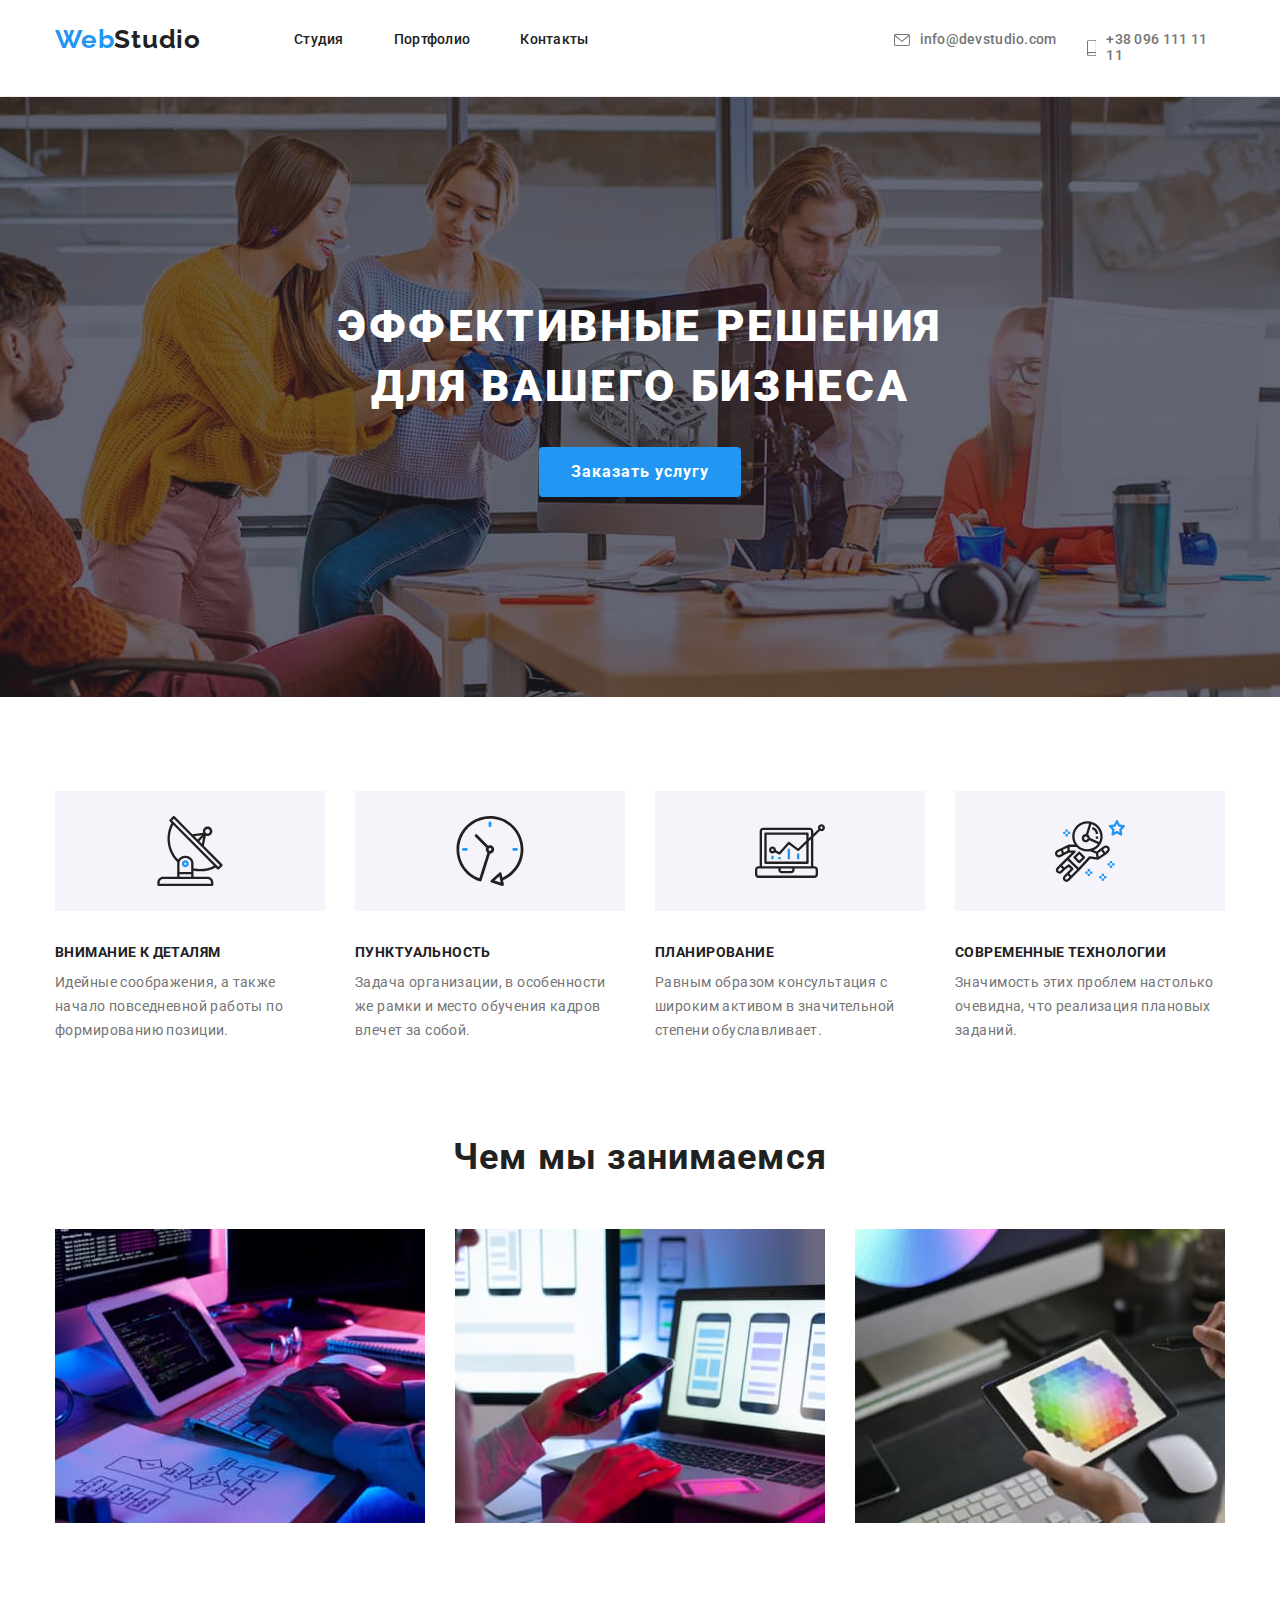
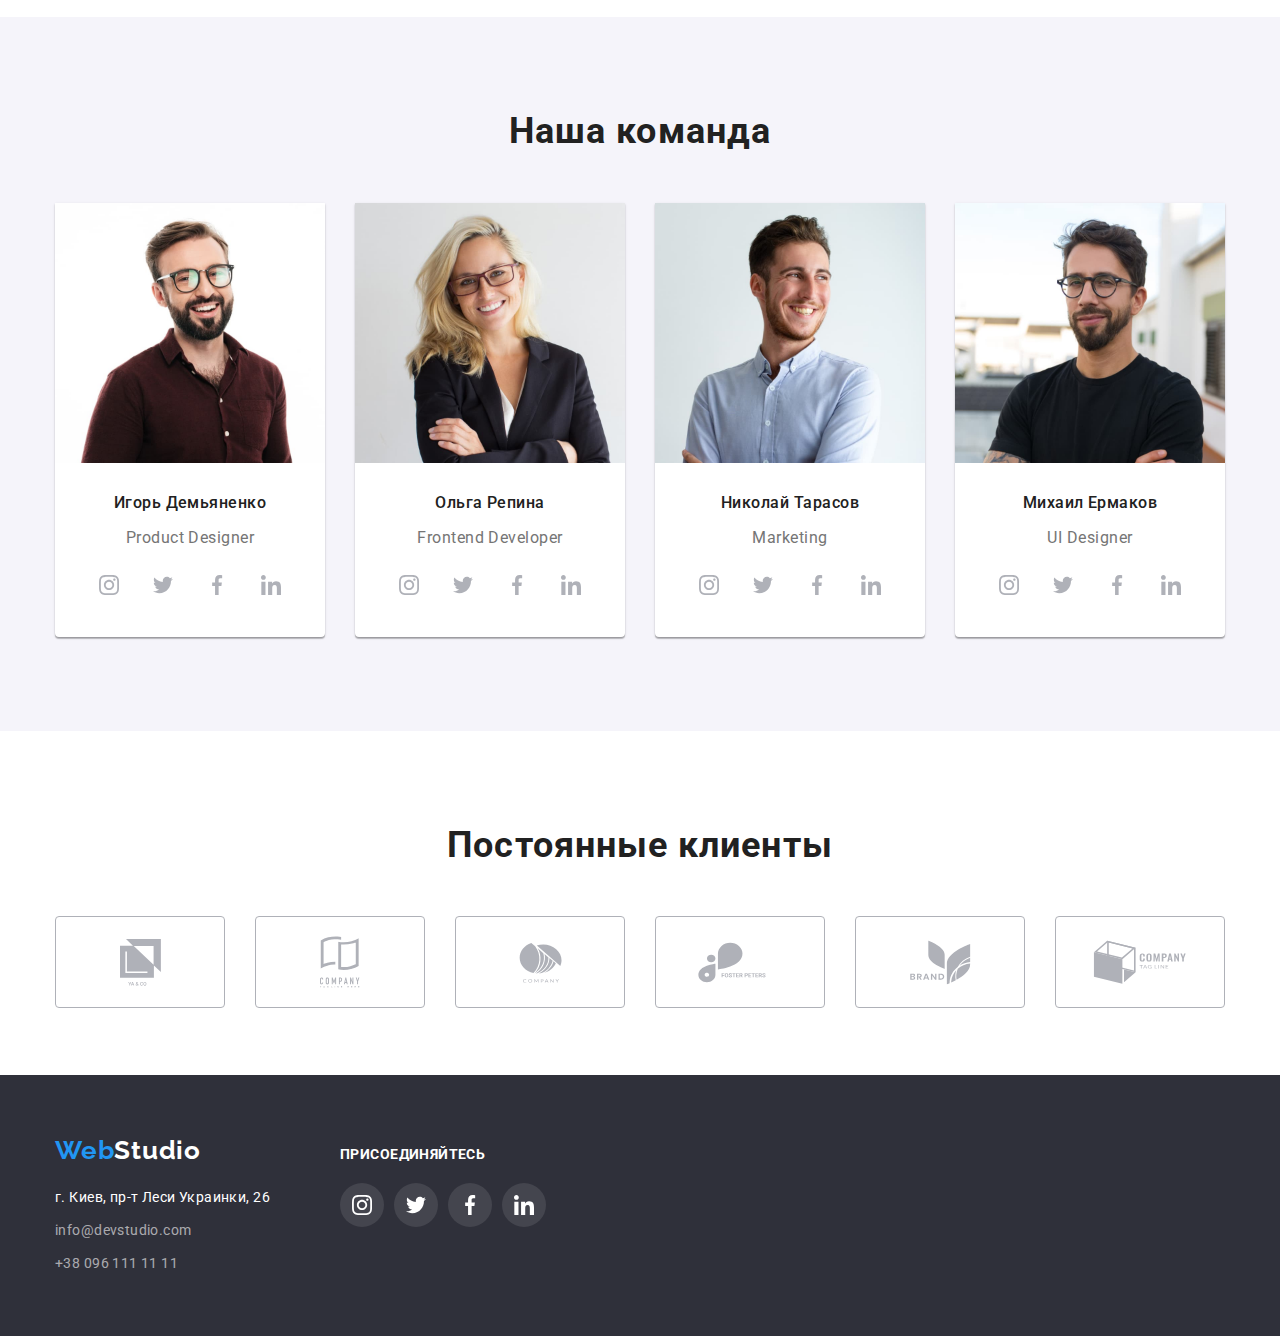
==== index.html @ dd0e6327 "create" ====
<!DOCTYPE html>
<html lang="ru">
  <head>
    <meta charset="UTF-8" />
    <meta http-equiv="X-UA-Compatible" content="IE=edge" />
    <meta name="viewport" content="width=device-width, initial-scale=1.0" />
    <title>WebStudio</title>
    <link href="https://fonts.googleapis.com/css2?family=Raleway:wght@700&family=Roboto:wght@400;500;700;900&display=swap" rel="stylesheet">
    <link href="https://cdnjs.cloudflare.com/ajax/libs/modern-normalize/1.1.0/modern-normalize.min.css" rel="stylesheet">
    <link rel="stylesheet" href="./css/styles.css" />
  </head>
  <body>
    <header class="header">
      <div class="conteiner">
      <nav class="header-nav">
        <a class="logo decor" href="index.html"><span class="logo-header">Web</span>Studio</a>
        <ul class="header-navigation list">
          <li><a class="link decor" href="index.html">Студия</a></li>
          <li><a class="link decor" href="portfolio.html">Портфолио</a></li>
          <li><a class="link decor" href="index.html">Контакты</a></li>
        </ul>
      </nav>
      <ul class="header-contact list">
        <li class="header-mail">
          <a class="link decor" href="mailto:info@devstudio.com">
          <svg class="icon-header" width="16px" height="12px">
            <use href="./images/icons.svg#icon-img1-1"></use>
        </svg>info@devstudio.com</a>
    </li>
    <li class="header-tel">
      <a class="link decor" href="tel:+380961111111">
      <svg class="icon-header-second" width="10px" height="16px">
        <use href="./images/icons.svg#icon-img1-2"></use>
    </svg>+38 096 111 11 11</a>
    </li>
      </ul>
     </div>
        </header>
    <main>
      <!--Секция 1-->
      <section class="section-hero">
        <div class="hero-overlay">
        <h1 class="first-title">Эффективные решения для вашего бизнеса</h1>
        <button class="button-primary" type="button">Заказать услугу</button>
      </div>
      </section>
      <!--Секция 2-->
      <section class="features">
        <div class="conteiner">
        <ul class="features-list list">
          <li class="features-link">
            <svg class="features-icon first" width="70px" height="70px">
              <use href="./images/icons.svg#icon-img2-1"></use></svg>
            <h3 class="third-title">Внимание к деталям</h3>
            <p class="text">Идейные соображения, а также начало повседневной работы по формированию позиции.</p>
          </li>
            <li>
            <svg class="features-icon second" width="70px" height="70px">
              <use href="./images/icons.svg#icon-img2-2"></use></svg>
            <h3 class="third-title">Пунктуальность</h3>
            <p class="text">Задача организации, в особенности же рамки и место обучения кадров влечет за собой.
            </p>
          </li>
          <li>
            <svg class="features-icon third" width="70px" height="70px">
              <use href="./images/icons.svg#icon-img2-3"></use></svg>
            <h3 class="third-title">Планирование</h3>
            <p class="text">Равным образом консультация с широким активом в значительной степени обуславливает.
            </p>
          </li>
          <li>
            <svg class="features-icon forth" width="70px" height="70px">
              <use href="./images/icons.svg#icon-img2-4"></use></svg>
            <h3 class="third-title">Современные технологии</h3>
            <p class="text">Значимость этих проблем настолько очевидна, что реализация плановых заданий.</p>
          </li>
        </ul>
      </div>
      </section>
      <!--Секция 3-->
      <section class="works">
        <div class="conteiner">
        <h2 class="second-title">Чем мы занимаемся</h2>
        <ul class="works-list list">
          <li><img src="./images/img.jpg/img3.1.jpg" width="370" height="294" alt="клавиатура" /></li>
          <li><img src="./images/img.jpg/img3.2.jpg" width="370" height="294" alt="ноутбук" /></li>
          <li><img src="./images/img.jpg/img3.3.jpg" width="370" height="294" alt="планшет" /></li>
        </ul>
      </div>
      </section>
      <!--Секция 4-->
      <section class="team">
        <div class="conteiner">
        <h2 class="second-title">Наша команда</h2>
        <ul class="team-list list">
          <li class="team-card-list">
            <img src="./images/img.jpg/img4.1.jpg" width="270" height="260" alt="наша команда" />
          <div class="team-card"><h3 class="third-title">Игорь Демьяненко</h3>
            <p class="text">Product Designer</p>

          <ul class="team-list-second list">
            <li class="social-list">
              <a class="social-link" href="#">
              <svg class="instagram" width="20px" height="20px"><use href="./images/icons.svg#icon-img4-1"></use>
            </svg></a>
            </li>
            <li class="social-list">
              <a class="social-link" href="#">
              <svg class="twitter" width="20px" height="20px"><use href="./images/icons.svg#icon-img4-2"></use>
            </svg></a>
            </li>
            <li class="social-list">
              <a class="social-link" href="#">
              <svg class="facebook" width="20px" height="20px"><use href="./images/icons.svg#icon-img4-3"></use>
            </svg></a>
            </li>
            <li class="social-list">
              <a class="social-link" href="#">
              <svg class="linkedin" width="20px" height="20px"><use href="./images/icons.svg#icon-img4-4"></use>
            </svg></a>
            </li>        
          </ul>
          </div>
              </li>
          <li class="team-card-list">
            <img src="./images/img.jpg/img4.2.jpg" width="270" height="260" alt="наша команда" />
            <div class="team-card"><h3 class="third-title">Ольга Репина</h3>
            <p class="text">Frontend Developer</p>
            <ul class="team-list-second list">
              <li class="social-list">
                <a class="social-link" href="#">
                <svg class="instagram" width="20px" height="20px"><use href="./images/icons.svg#icon-img4-1"></use>
              </svg></a>
              </li>
              <li class="social-list">
                <a class="social-link" href="#">
                <svg class="twitter" width="20px" height="20px"><use href="./images/icons.svg#icon-img4-2"></use>
              </svg></a>
              </li>
              <li class="social-list">
                <a class="social-link" href="#">
                <svg class="facebook" width="20px" height="20px"><use href="./images/icons.svg#icon-img4-3"></use>
              </svg></a>
              </li>
              <li class="social-list">
                <a class="social-link" href="#">
                <svg class="linkedin" width="20px" height="20px"><use href="./images/icons.svg#icon-img4-4"></use>
              </svg></a>
              </li>        
            </ul>
          </div>
          </li>
          <li class="team-card-list">
            <img src="./images/img.jpg/img4.3.jpg" width="270" height="260" alt="наша команда" />
            <div class="team-card"><h3 class="third-title">Николай Тарасов</h3>
            <p class="text">Marketing</p>
            <ul class="team-list-second list">
              <li class="social-list">
                <a class="social-link" href="#">
                <svg class="instagram" width="20px" height="20px"><use href="./images/icons.svg#icon-img4-1"></use>
              </svg></a>
              </li>
              <li class="social-list">
                <a class="social-link" href="#">
                <svg class="twitter" width="20px" height="20px"><use href="./images/icons.svg#icon-img4-2"></use>
              </svg></a>
              </li>
              <li class="social-list">
                <a class="social-link" href="#">
                <svg class="facebook" width="20px" height="20px"><use href="./images/icons.svg#icon-img4-3"></use>
              </svg></a>
              </li>
              <li class="social-list">
                <a class="social-link" href="#">
                <svg class="linkedin" width="20px" height="20px"><use href="./images/icons.svg#icon-img4-4"></use>
              </svg></a>
              </li>        
            </ul>
          </div>
          </li>
          <li class="team-card-list">
            <img src="./images/img.jpg/img4.4.jpg" width="270" height="260" alt="наша команда" />
            <div class="team-card"><h3 class="third-title">Михаил Ермаков</h3>
            <p class="text">UI Designer</p>
            <ul class="team-list-second list">
              <li class="social-list">
                <a class="social-link" href="#">
                <svg class="instagram" width="20px" height="20px"><use href="./images/icons.svg#icon-img4-1"></use>
              </svg></a>
              </li>
              <li class="social-list">
                <a class="social-link" href="#">
                <svg class="twitter" width="20px" height="20px"><use href="./images/icons.svg#icon-img4-2"></use>
              </svg></a>
              </li>
              <li class="social-list">
                <a class="social-link" href="#">
                <svg class="facebook" width="20px" height="20px"><use href="./images/icons.svg#icon-img4-3"></use>
              </svg></a>
              </li>
              <li class="social-list">
                <a class="social-link" href="#">
                <svg class="linkedin" width="20px" height="20px"><use href="./images/icons.svg#icon-img4-4"></use>
              </svg></a>
              </li>        
            </ul>
          </div>
          </li>
          </ul>
      </div>
      </section>
      <section class="clients">
        <div class="conteiner">
          <h2 class="second-title">Постоянные клиенты</h2>
        <ul class="clients-list list">
          <li class="clients-link"><a class="clients-link-link" href="#">
            <svg width="41px" height="47px"><use href="./images/icons.svg#icon-img5-1"></use>
          </svg></a>
        </li>
        <li class="clients-link"><a class="clients-link-link" href="#">
          <svg width="40px" height="52px"><use href="./images/icons.svg#icon-img5-2"></use>
        </svg></a>
      </li>
      <li class="clients-link"><a class="clients-link-link" href="#">
        <svg width="43px" height="41px"><use href="./images/icons.svg#icon-img5-3"></use>
      </svg></a>
     </li>
      <li class="clients-link"><a class="clients-link-link" href="#">
        <svg width="84px" height="41px"><use href="./images/icons.svg#icon-img5-4"></use>
      </svg></a>
     </li>
     <li class="clients-link"><a class="clients-link-link" href="#">
            <svg width="63px" height="45px"><use href="./images/icons.svg#icon-img5-5"></use>
          </svg></a>
        </li>
        <li class="clients-link"><a class="clients-link-link" href="#">
          <svg width="94px" height="44px"><use href="./images/icons.svg#icon-img5-6"></use>
        </svg></a>
      </li>        
        </ul>
      </div>

      </section>
    </main>
    <footer class="footer">
      <div class="conteiner">
        <div class="address-footer">
      <a class="logo decor" href="index.html"><span class="logo-footer">Web</span>Studio</a>
          <address class="address">
          <ul class="footer-list list">
            <li><a class="footer-address decor" href="https://goo.gl/maps/BAiZA4kNi6hHFdR76" target="_blank" rel="noopener noreferer">г. Киев, пр-т Леси Украинки, 26</a></li>
            <li><a class="footer-link decor" href="mailto:info@devstudio.com">info@devstudio.com</a></li>
            <li><a class="footer-link decor" href="tel:+380961111111">+38 096 111 11 11</a></li>
          </ul>
        </address>
      </div>
          <div class="social-footer">
          <h3 class="third-title">присоединяйтесь</h3>
          <ul class="team-list-second list">
            <li class="social-list">
              <a class="social-link" href="#">
              <svg class="instagram" width="20px" height="20px"><use href="./images/icons.svg#icon-img4-1"></use>
            </svg></a>
            </li>
            <li class="social-list">
              <a class="social-link" href="#">
              <svg class="twitter" width="20px" height="20px"><use href="./images/icons.svg#icon-img4-2"></use>
            </svg></a>
            </li>
            <li class="social-list">
              <a class="social-link" href="#">
              <svg class="facebook" width="20px" height="20px"><use href="./images/icons.svg#icon-img4-3"></use>
            </svg></a>
            </li>
            <li class="social-list">
              <a class="social-link" href="#">
              <svg class="linkedin" width="20px" height="20px"><use href="./images/icons.svg#icon-img4-4"></use>
            </svg></a>
            </li>        
          </ul>
        </div>
        
      </div>
    </footer>
  </body>
</html>
---- css/styles.css ----
:root {
  --blue-color: #2196f3;
  --black-color: #212121;
  --white-color: #ffffff;
  --text-color: #757575;
  --header-color: rgba(255, 255, 255, 0.6);
  --bg-color-first: #2f303a;
  --bg-color-second: #f5f4fa;
}

body {
  color: var(--black-color);
  background-color: var(--white-color);
  font-family: Roboto, sans-serif;
  font-style: normal;
  margin: 0;
}

.list {
    list-style: none;
    margin: 0;
    padding: 0;
}

.decor {
    text-decoration: none;
}

.text {color: var(--text-color);}

.conteiner {
    margin-left:auto;
    margin-right:auto;
    padding-left:15px;
    padding-right:15px;
    width:1200px;
    margin-top:0px;}


/**COMMON header and footer*/

.logo {
    font-family: Raleway, sans-serif;
    font-style: normal;
    font-weight: 700;
    font-size: 26px;
    line-height: 1.19;
    letter-spacing: 0.03em;
}

.logo-header,
.logo-footer {
  color: var(--blue-color);
}

.header .link:hover,
.header .link:focus,
.footer-link:hover,
.footer-link:focus {
  color: var(--blue-color);
}




/**HEADER*/

.header {
    border-bottom: 1px solid #ECECEC;
}

.header-navigation,
.header-nav,
.header-contact,
.header .conteiner {
display: flex;
}
 
.header .logo {
    margin-right: 93px;
    padding-top: 24px;
    padding-bottom: 25px;
    color: var(--black-color);
}

.header-navigation li:not(:last-child)
{
    margin-right: 50px;}




.header-navigation {
    margin-right: 305px;
    padding-top: 32px;
    padding-bottom: 32px;
}
.header-navigation .link {
    
    color: var(--black-color);
    font-weight: 500;
    font-size: 14px;
    line-height: 1.14;
    letter-spacing: 0.02em;
}

.header-contact {
    padding-top: 32px;
    padding-bottom: 32px;
}

.header-contact .link {
    color: var(--text-color);
    font-weight: 500;
    font-size: 14px;
    line-height: 1.14;
    letter-spacing: 0.02em;
}

.link.decor {
    display:flex;
}

.icon-header {
    width: 16px;
    height: 12px;
    padding-right: 0px;
    margin-right: 10px;
}

.header-contact {
    display:flex;
}

.header-mail .link,
.header-tel .link{
    align-items: center;
    justify-content: center;
    fill: var(--text-color);
}

.header-mail .link {
    margin-right: 30px;
}

.icon-header-second {
    width: 10px;
    height: 16px;
    margin-right: 10px;
} 

.header-mail .link:hover, 
.header-tel .link:hover,
.header-mail .link:focus,
.header-tel .link:focus {
  color: var(--blue-color);
  fill: var(--blue-color);
}


/**Section 1*/



.hero-overlay {
    padding-bottom:200px;
    padding-top:200px;
    text-align: center;
    max-width: 1600px;
    height: 600px;
    margin-left: auto;
    margin-right: auto;
    background-image: linear-gradient(
        to right, 
        rgba(47, 48, 58, 0.4),
        rgba(47, 48, 58, 0.4)), 
        url("../images/img.jpg/img1.1.jpg");
    background-color: var(--bg-color-first);
    background-repeat: no-repeat;
    background-position: center;
    background-size: cover;
}



.first-title {
    margin-top: 0px;
    margin-bottom: 30px;
    margin-left:auto;
    margin-right:auto;
    width:696px;

    color: #ffffff;
    text-transform: uppercase;
    font-weight: 900;
    font-size: 44px;
    line-height: 1.36;
    letter-spacing: 0.06em;
    text-align: center;
}
    
.button-primary {
    border-radius: 4px;
    padding: 10px 32px;
    border:1px transparent;
    min-width:200px;
    text-align:center;

    font-family: Roboto, sans-serif;
    font-style: normal;
    cursor: pointer;
    color: var(--white-color);
    background-color: var(--blue-color);
    font-weight: 700;
    font-size: 16px;
    line-height: 1.88;
    letter-spacing: 0.06em;
}

.button-primary:hover,
.button-primary:focus {
  color: var(--black-color);
  background-color: var(--bg-color-second);
}
    
/**Section 2*/
.features {
    padding-top: 94px;
    padding-bottom: 94px;
}

.features-list {
    display: flex;
}

.features-list li {
    width: 270px;
}


.features-list li:not(:last-child) {
    margin-right: 30px;
    }

.features-list .third-title {
    padding-top: 30px;
    margin-top: 0px;
    margin-bottom: 10px;
    font-weight: 700;
    font-size: 14px;
    line-height: 1.14;
    letter-spacing: 0.03em;
    text-transform: uppercase;
}

.features-list .text {
    margin-top: 0px;
    margin-bottom: 0px;
    font-weight: 400;
    font-size: 14px;
    line-height: 1.71;
    letter-spacing: 0.03em;
}

.features-icon {
    
    width: 270px;
    height: 120px;
    background-color:
     var(--bg-color-second);
     padding: 25px 100px;
    
}


/**Section 3*/

.second-title {
    margin-top: 0px;
    margin-bottom: 50px;
    margin-left:auto;
    margin-right:auto;
    min-width:376px;

    font-weight: 700;
    font-size: 36px;
    line-height: 1.16;
    letter-spacing: 0.03em;
    text-align: center;
}

.works-list {
    display: flex;
    }

.works {
    padding-bottom: 94px;
}

.works-list li:not(:last-child) {
    margin-right:30px;
    }

img {
    display: block;
    width: 100%;
    height: auto;
}

/**Section 4*/

.team {
    background-color: var(--bg-color-second);
    padding-bottom: 94px;
    padding-top: 94px;
}

.team .second-title {
    margin-bottom: 50px;
    min-width: 264px;
}

.team-list {
    display:flex; 
}

.team-card-list {
    background-color: var(--white-color);
    box-shadow: 0px 1px 3px rgba(0, 0, 0, 0.12), 0px 1px 1px rgba(0, 0, 0, 0.14), 0px 2px 1px rgba(0, 0, 0, 0.2);
    border-radius: 0px 0px 4px 4px;
    text-align: center;
}
.team-list li:not(:last-child) {
    margin-right:30px; 
}

.team-card {
    padding-top: 30px;
    padding-bottom: 30px;
}

.team-list .third-title {
    margin-top: 0px;
    font-weight: 500;
    font-size: 16px;
    line-height: 1.19;
    letter-spacing: 0.03em;
}

.team-list .text {
    margin-bottom: 16px;
    margin-top: 0px;
    font-weight: 400;
    font-size: 16px;
    line-height: 1.19;
    letter-spacing: 0.03em;
}



.team-list-second {
    display: flex;
    padding-left: 32px;
    padding-right: 32px;
    }

.team-list .social-list:not(:last-child) {
        margin-right:10px;
    }

.instagram,
.twitter,
.facebook,
.linkedin  {
    display: flex;
    width: 20px;
    height: 20px;
   }

   .social-link {
    display: flex;
    width: 44px;
    height: 44px;
    border-radius: 50%;
    align-items: center;
    justify-content: center;
    fill: #AFB1B8;
   }

   .social-list .social-link:hover, 
   .social-list .social-link:focus {
     background-color: var(--blue-color);
     fill: var(--white-color);
   }


/**Clients 6 **/

.clients {
    padding-top: 94px;
    padding-bottom: 67px;
}

.clients-list {
    display: inline-flex;
   
}

.clients-link {
    display: flex;
    
}

.clients-link-link {
    fill: #AFB1B8;
    width: 170px;
    height: 92px;
    border: 1px solid #AFB1B8;
    border-radius: 4px;  
    display: flex;
    align-items: center;
    justify-content: center; 
}

.clients-link:not(:last-child) {
    margin-right:30px;
}

.clients-link-link:hover, 
.clients-link-link:focus {
  color: var(--blue-color);
  fill: var(--blue-color);
  border: 1px solid var(--blue-color);
}


/**Section 5 - PORTFOLIO*/

.portfolio-section {
    padding-top:94px;
    padding-bottom:94px;
}

.navigation-portfolio {
    display: flex;
    justify-content: center;
    margin-bottom:50px;
    margin-top:0px;}
   
.navigation-portfolio li:not(:last-child) {
        margin-right: 8px; 
    }

.button-second {
    border-radius: 4px;
    padding: 6px 22px;
    border:1px transparent;
    text-align:center;

    color: var(--black-color);
    background-color: var(--bg-color-second);
    font-family: Roboto, sans-serif;
    font-style: normal;
    font-weight: 500;
    font-size: 16px;
    line-height: 1.63;
    letter-spacing: 0.03em;
  }
  
  .button-second:hover,
  .button-second:focus {
    color: var(--white-color);
    background-color: var(--blue-color);
    box-shadow: 0px 3px 1px rgba(0, 0, 0, 0.1), 0px 1px 2px rgba(0, 0, 0, 0.08), 0px 2px 2px rgba(0, 0, 0, 0.12);
  }


  .button-second:focus,
  .button-second:active {
    color: var(--white-color);
    background-color: var(--blue-color);

  }

   .works-portfolio {
    display: flex;
    flex-wrap: wrap;
   }

   .works-portfolio li{
    width: calc((100% - 60px) / 3);
    margin-right: 30px;
    margin-bottom: 30px;
    }

    .works-portfolio li:hover,
    .works-portfolio li:focus {
    box-shadow: 0px 1px 1px rgba(0, 0, 0, 0.12), 0px 4px 4px rgba(0, 0, 0, 0.06), 1px 4px 6px rgba(0, 0, 0, 0.16);
    }


   .works-portfolio li:nth-child(3n){
        margin-right: 0px;
    }

    .works-portfolio li:nth-last-child(-n + 3){
        margin-bottom: 0px;
    }

   .portfolio-card {
    border: 1px solid #EEEEEE;
    padding: 20px 24px;
  }


  .works-portfolio .third-title {
    margin-top: 0px;
    margin-bottom: 4px;

    font-weight: 700;
    font-size: 18px;
    line-height: 2;
    letter-spacing: 0.06em;
  }
  .works-portfolio .text {
    margin-top: 0px;
    margin-bottom:0px;
    font-weight: 400;
    font-size: 16px;
    line-height: 30px;
    letter-spacing: 0.03em;
  }

/**FOOTER*/

.footer {
    background-color: var(--bg-color-first);
    padding-top: 60px;
    padding-bottom: 60px;
    
    
}

.footer .logo,
.footer-address {
    color: var(--white-color);
    display:inline-block;
}
.footer .logo {
    margin-bottom: 0px;
}

.footer-address {
   margin-top:20px;
   font-weight: 400;
   font-size: 14px;
   line-height: 1.71;
   letter-spacing: 0.03em;
   font-style: normal;
}

.footer-link {
    display:inline-block;
    margin-top:9px;
    color: rgba(255, 255, 255, 0.6);
    font-weight: 400;
    font-size: 14px;
    line-height: 1.71;
    letter-spacing: 0.03em;
    font-style: normal;
}

.footer .conteiner{
    display:flex;
    align-items: baseline;
}

.social-footer .third-title{
    font-size: 14px;
    line-height: 1.14;
    letter-spacing: 0.03em;
    text-transform: uppercase;
    color: var(--white-color);
    margin-bottom:0px;
    margin-top: 0px;
    

}

.social-footer {
    min-width: 206px;
    margin-left: 70px;
    
    
}

.social-footer .team-list-second {
    margin-top: 20px;
    padding-left: 0px;
}


.social-footer .social-link  {
background-color: rgba(255, 255, 255, 0.1);;
}

.team-list-second .social-list:not(:last-child) {
    margin-right:10px;
}

.social-footer .social-link {
    fill: var(--white-color);
}
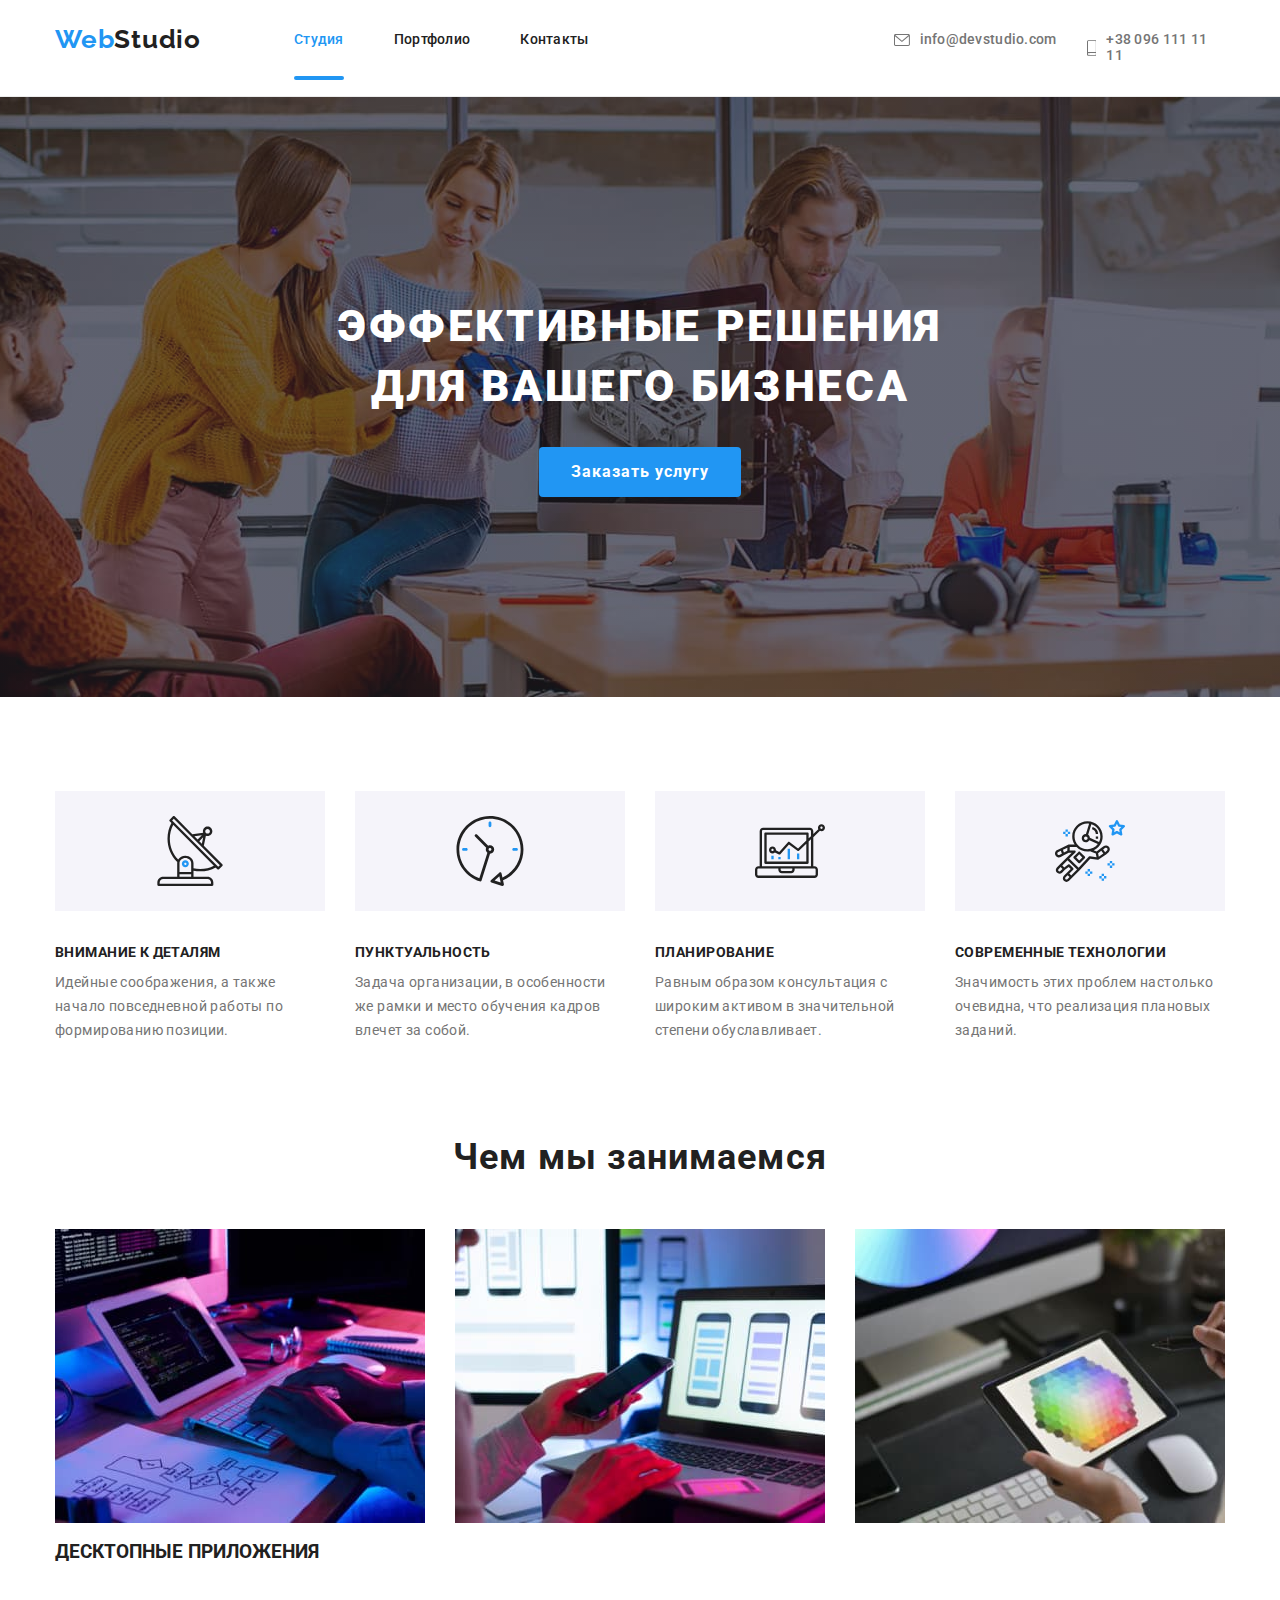
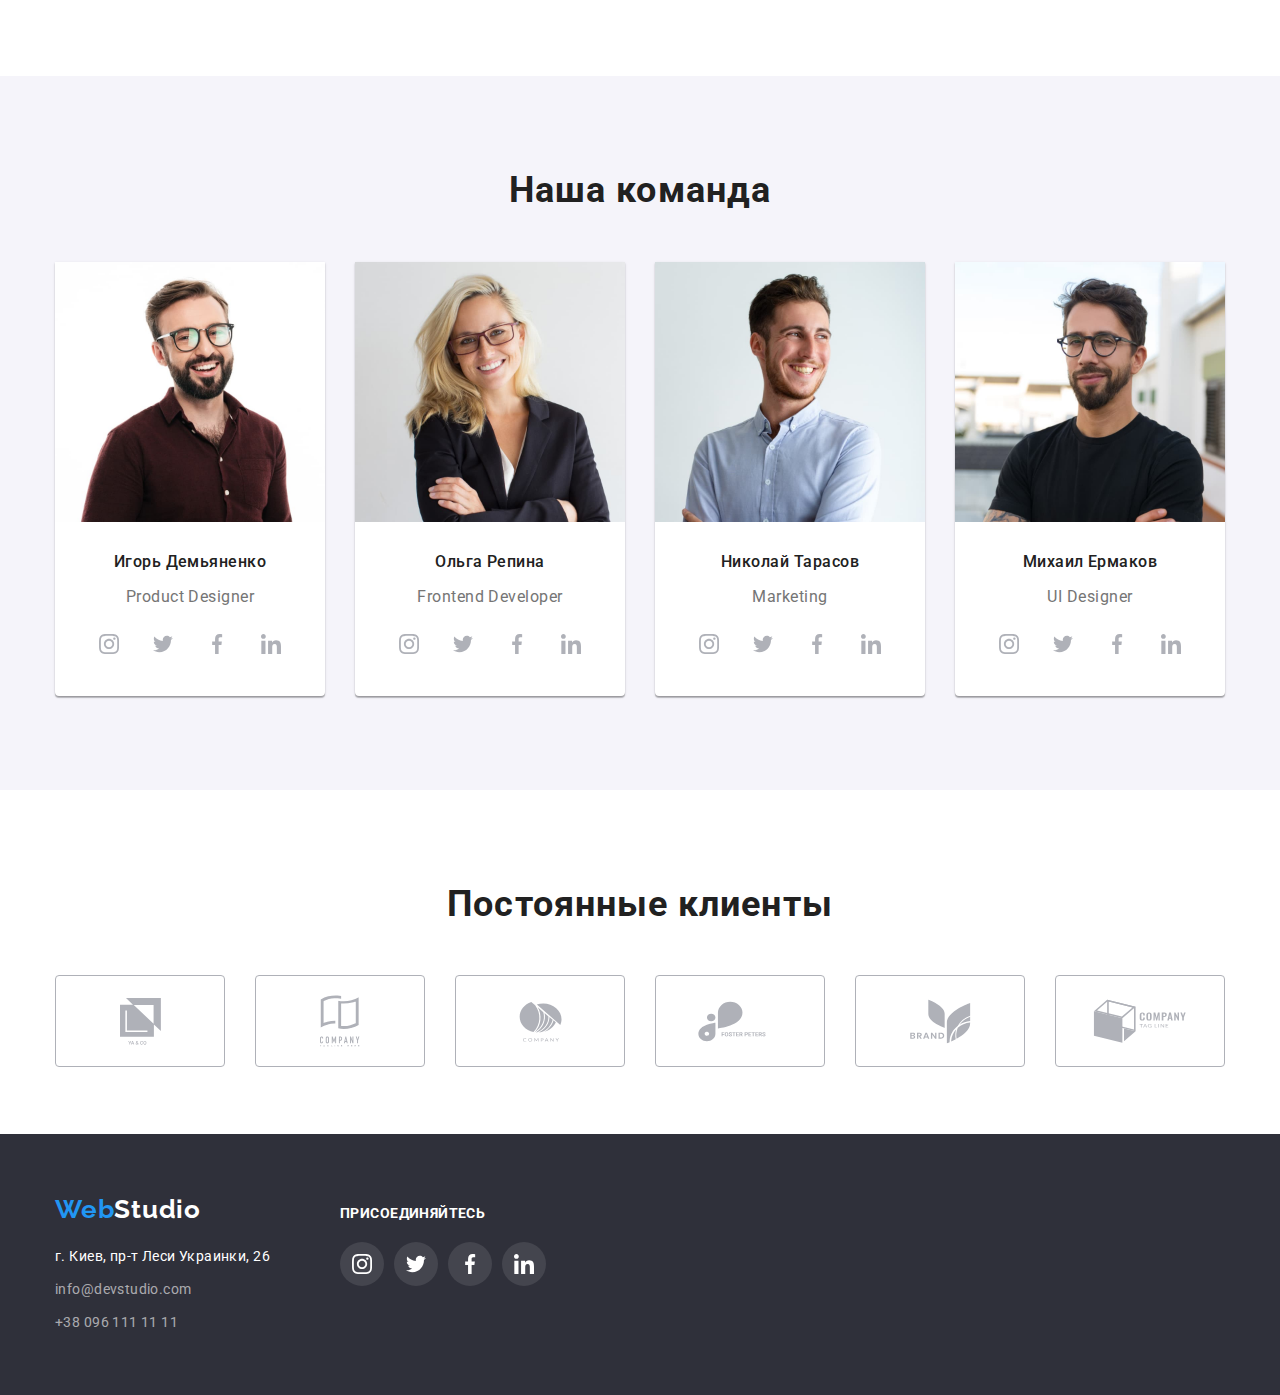
==== commit 56f7a578: "header" ====
--- a/index.html
+++ b/index.html
@@ -15,9 +15,9 @@
       <nav class="header-nav">
         <a class="logo decor" href="index.html"><span class="logo-header">Web</span>Studio</a>
         <ul class="header-navigation list">
-          <li><a class="link decor" href="index.html">Студия</a></li>
-          <li><a class="link decor" href="portfolio.html">Портфолио</a></li>
-          <li><a class="link decor" href="index.html">Контакты</a></li>
+          <li class="header-link"><a class="link decor current" href="index.html" >Студия</a></li>
+          <li class="header-link"><a class="link decor" href="portfolio.html" >Портфолио</a></li>
+          <li class="header-link"><a class="link decor" href="#" >Контакты</a></li>
         </ul>
       </nav>
       <ul class="header-contact list">
@@ -82,7 +82,8 @@
         <div class="conteiner">
         <h2 class="second-title">Чем мы занимаемся</h2>
         <ul class="works-list list">
-          <li><img src="./images/img.jpg/img3.1.jpg" width="370" height="294" alt="клавиатура" /></li>
+          <li class="works-card"><img src="./images/img.jpg/img3.1.jpg" width="370" height="294" alt="клавиатура"/>
+          <h3 class="third-title">Десктопные приложения</h3></li>
           <li><img src="./images/img.jpg/img3.2.jpg" width="370" height="294" alt="ноутбук" /></li>
           <li><img src="./images/img.jpg/img3.3.jpg" width="370" height="294" alt="планшет" /></li>
         </ul>
--- a/css/styles.css
+++ b/css/styles.css
@@ -53,10 +53,12 @@
   color: var(--blue-color);
 }
 
-.header .link:hover,
-.header .link:focus,
+
+
+
 .footer-link:hover,
-.footer-link:focus {
+.footer-link:focus
+{
   color: var(--blue-color);
 }
 
@@ -87,13 +89,9 @@
 {
     margin-right: 50px;}
 
-
-
-
 .header-navigation {
     margin-right: 305px;
-    padding-top: 32px;
-    padding-bottom: 32px;
+   
 }
 .header-navigation .link {
     
@@ -102,6 +100,14 @@
     font-size: 14px;
     line-height: 1.14;
     letter-spacing: 0.02em;
+}
+
+
+.header .link:hover,
+.header .link:focus
+
+{
+    color: var(--blue-color);
 }
 
 .header-contact {
@@ -157,10 +163,41 @@
   fill: var(--blue-color);
 }
 
+.header-link .link {
+    padding-top: 32px;
+    padding-bottom: 32px;
+    display: block;
+    position: relative;} 
+
+.header-link .link::after,
+.header .current::after {
+    content: "";
+    display: block;
+    width: 100%;
+    height: 4px;
+    border-radius: 2px;
+    background-color: var(--blue-color);
+    position: absolute;
+    left: 0;
+    bottom: 0;
+    transition: 250ms cubic-bezier(0.4, 0, 0.2, 1);}
+
+    .header-link .link::after {
+    transform: scaleX(0); }
+
+    .header-link .link:hover::after,
+    .header-link .link:focus::after
+     {      
+        transform:scaleX(1) ;}
+
+    .header .current {
+        color: var(--blue-color);
+    }
+    .header .current::after{
+        transform: scaleX(1); }
+
 
 /**Section 1*/
-
-
 
 .hero-overlay {
     padding-bottom:200px;
@@ -307,6 +344,11 @@
     height: auto;
 }
 
+.works-card .third-title {
+    text-transform: uppercase;
+}
+
+
 /**Section 4*/
 
 .team {
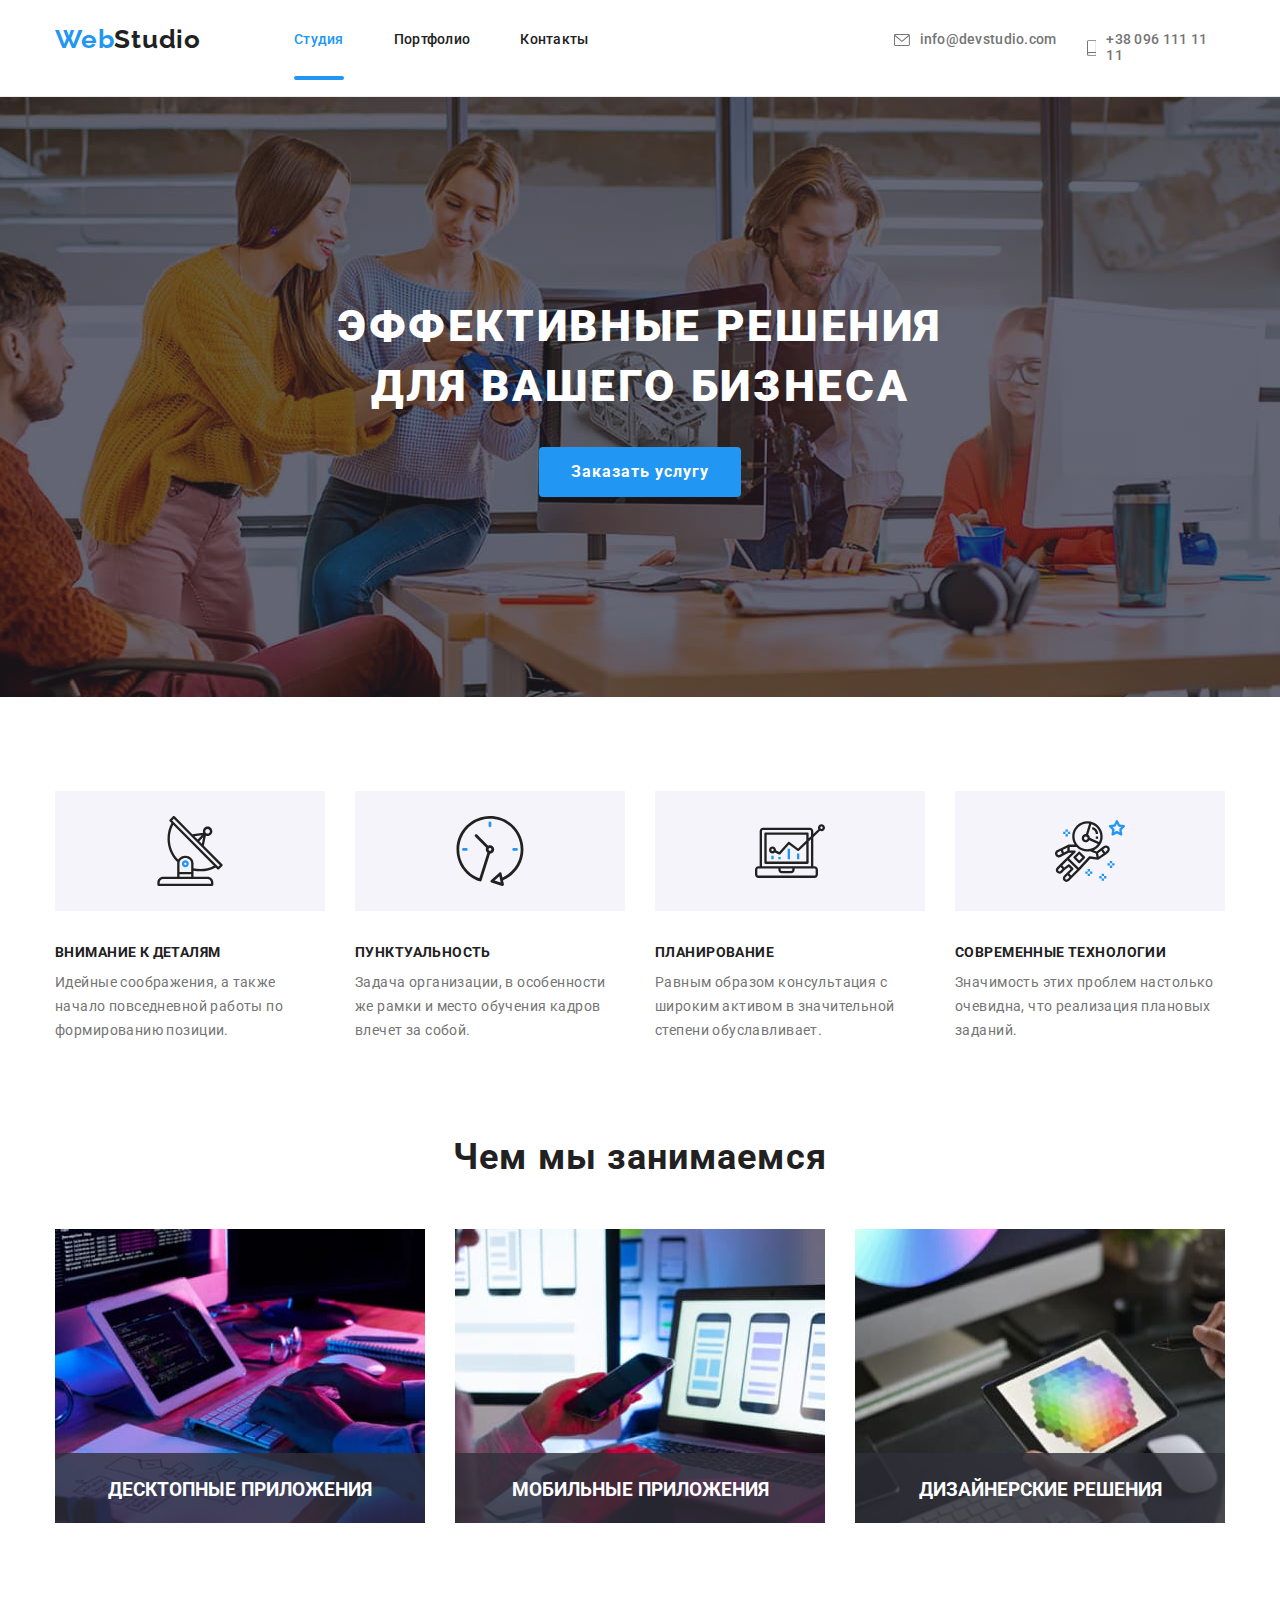
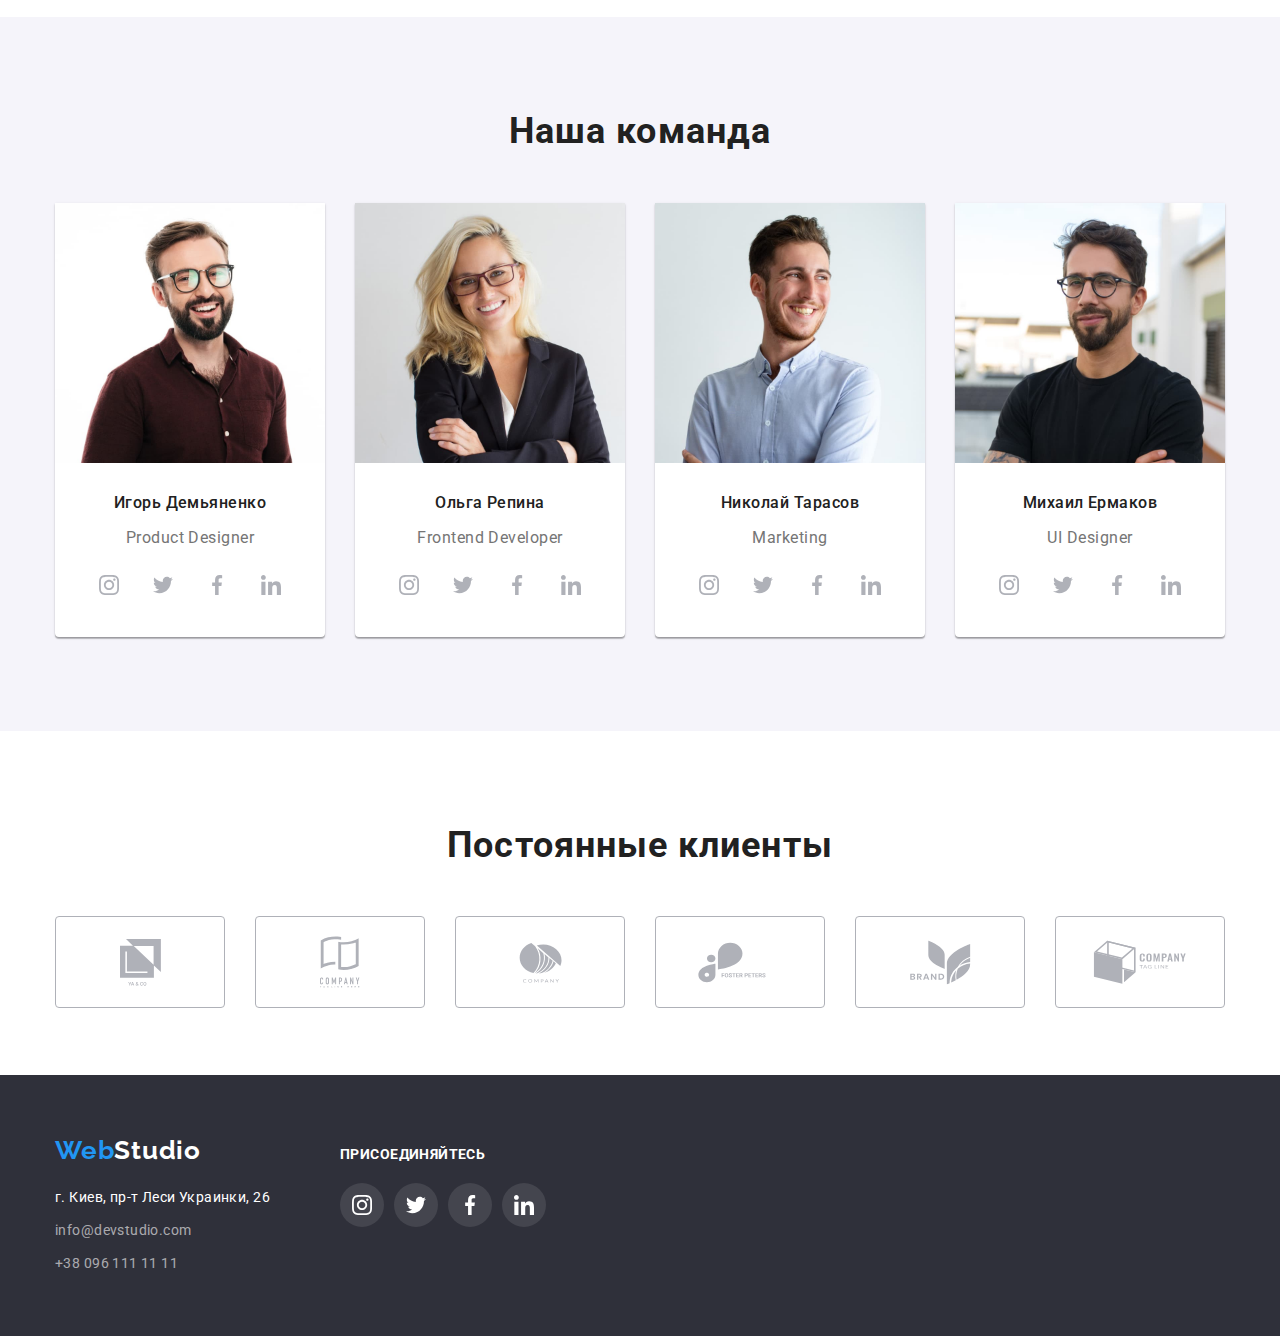
==== commit 33b1e357: "2.1" ====
--- a/index.html
+++ b/index.html
@@ -83,9 +83,11 @@
         <h2 class="second-title">Чем мы занимаемся</h2>
         <ul class="works-list list">
           <li class="works-card"><img src="./images/img.jpg/img3.1.jpg" width="370" height="294" alt="клавиатура"/>
-          <h3 class="third-title">Десктопные приложения</h3></li>
-          <li><img src="./images/img.jpg/img3.2.jpg" width="370" height="294" alt="ноутбук" /></li>
-          <li><img src="./images/img.jpg/img3.3.jpg" width="370" height="294" alt="планшет" /></li>
+            <div class="card-work"><h3 class="third-title">Десктопные приложения</h3></div></li>
+          <li class="works-card"><img src="./images/img.jpg/img3.2.jpg" width="370" height="294" alt="ноутбук" />
+            <div class="card-work"><h3 class="third-title">Мобильные приложения</h3></div></li>
+          <li class="works-card"><img src="./images/img.jpg/img3.3.jpg" width="370" height="294" alt="планшет" />
+            <div class="card-work"><h3 class="third-title">Дизайнерские решения</h3></div></li>
         </ul>
       </div>
       </section>
--- a/css/styles.css
+++ b/css/styles.css
@@ -344,8 +344,28 @@
     height: auto;
 }
 
-.works-card .third-title {
+.card-work {
+    width: 370px;
+    height: 70px;
+    padding: 27px 0px;
+    background-color: rgba(47, 48, 58, 0.8);
+    position: absolute; 
+    bottom:0;
+    
+}
+
+.works-card {
+    position: relative;
+} 
+
+.card-work .third-title {
     text-transform: uppercase;
+    color: var(--white-color);
+    text-align: center;
+    margin-top: 0px;
+    margin-bottom:0px;
+    
+    
 }
 
 
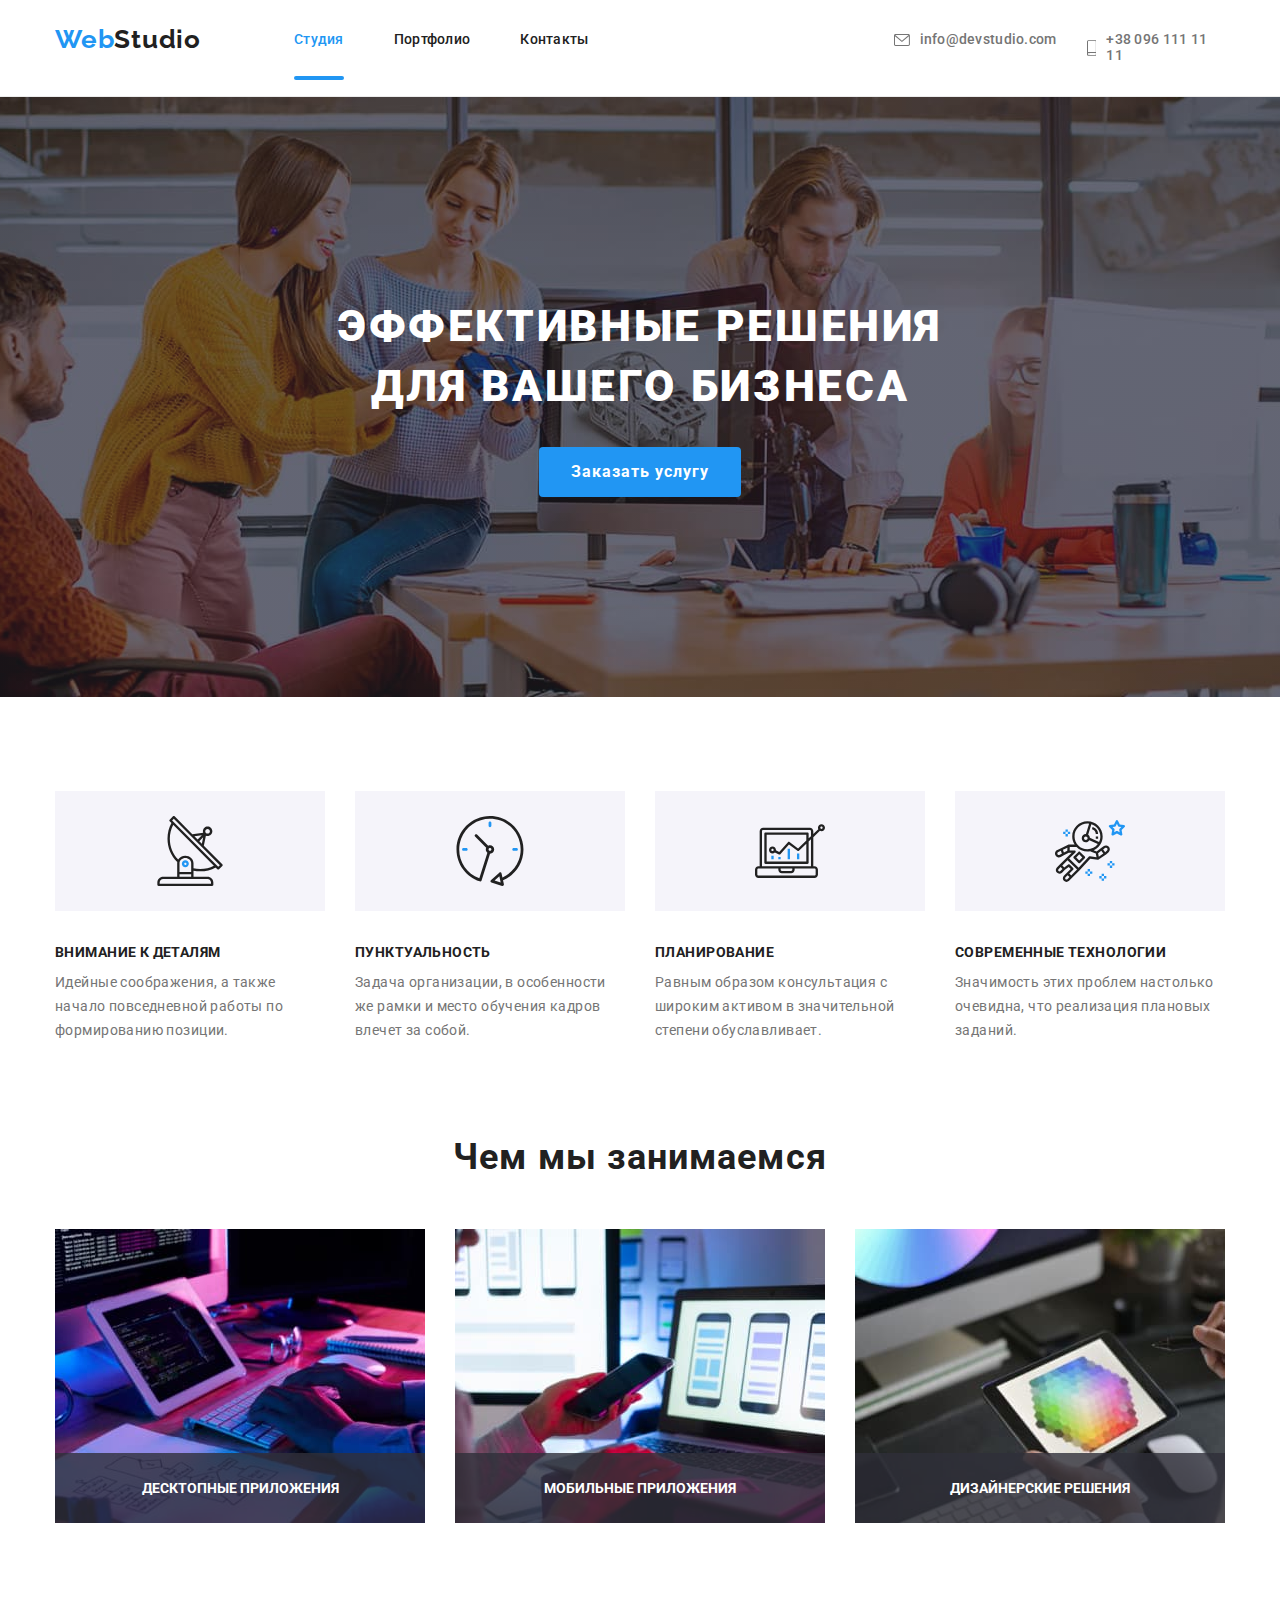
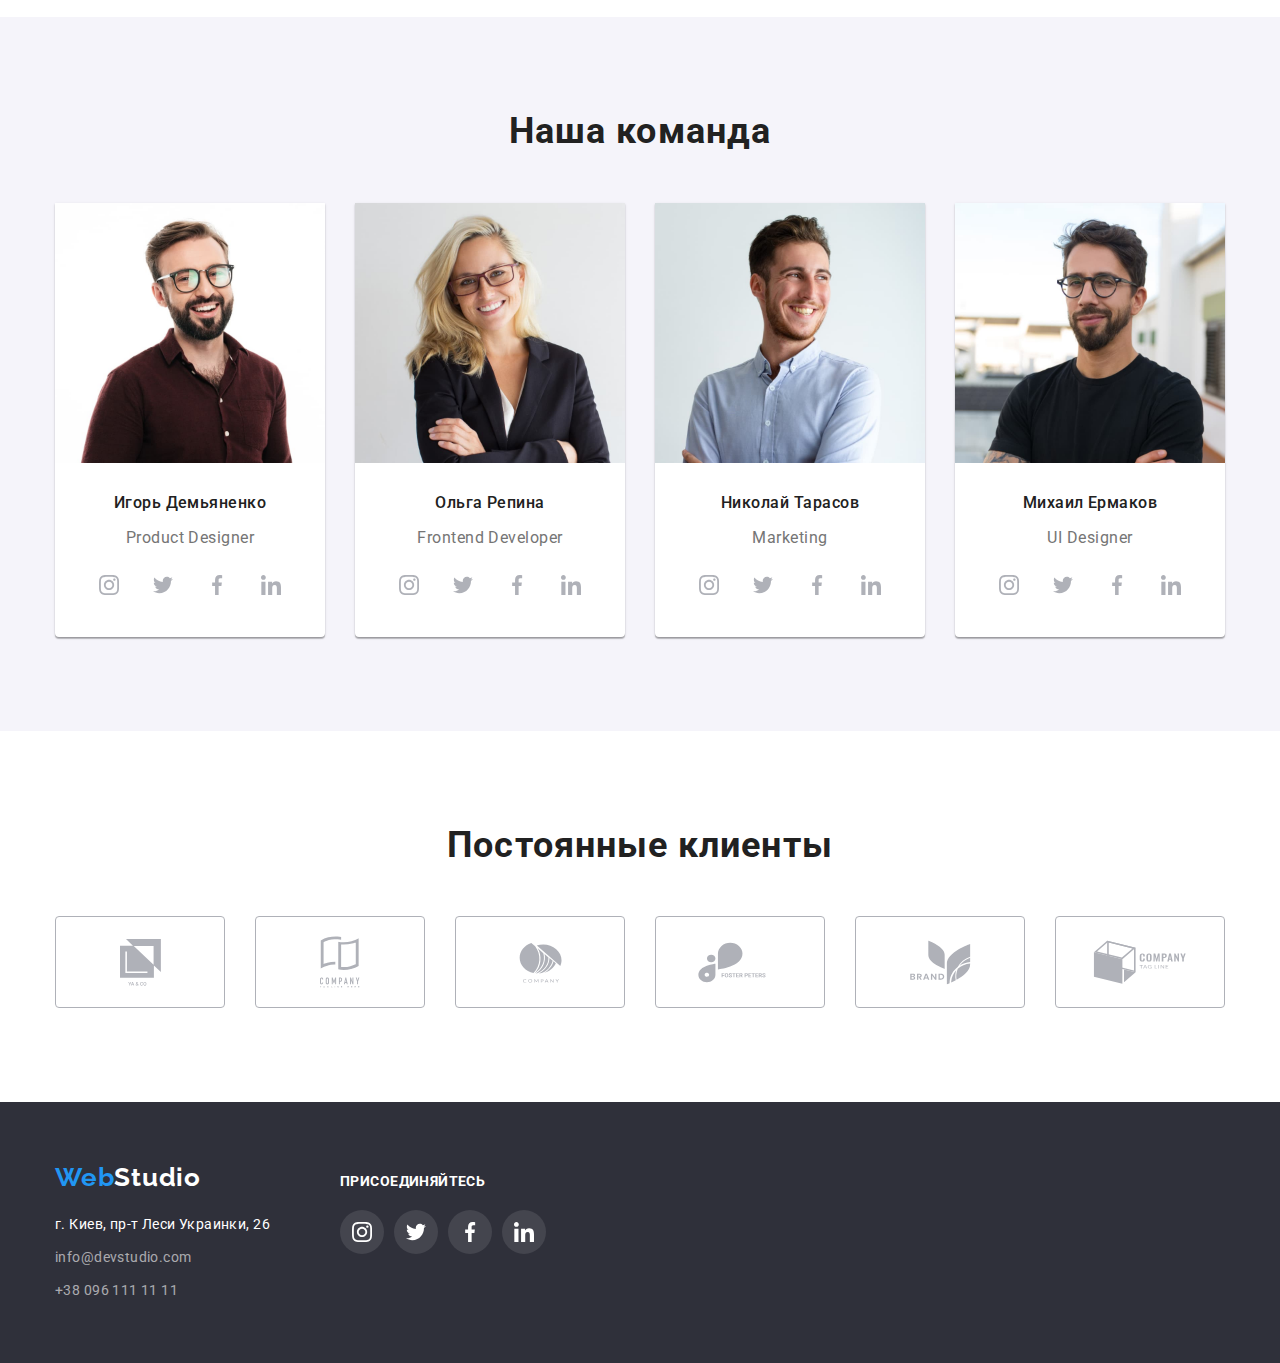
==== commit c383a362: "update2" ====
--- a/index.html
+++ b/index.html
@@ -41,7 +41,15 @@
       <section class="section-hero">
         <div class="hero-overlay">
         <h1 class="first-title">Эффективные решения для вашего бизнеса</h1>
-        <button class="button-primary" type="button">Заказать услугу</button>
+        <button class="button-primary" type="button" data-modal-open>Заказать услугу</button>
+
+        <div class="backdrop is-hidden" data-modal>
+          <div class="modal">
+            <button class="button-modal" type="button" data-modal-close><svg width="11px" height="11px">
+              <use href="./images/icons.svg#close-button"></use></svg></button>
+          </div>
+        </div>
+
       </div>
       </section>
       <!--Секция 2-->
@@ -285,5 +293,6 @@
         
       </div>
     </footer>
+    <script src="./js/modal.js"></script>
   </body>
 </html>--- a/css/styles.css
+++ b/css/styles.css
@@ -37,6 +37,8 @@
     margin-top:0px;}
 
 
+
+
 /**COMMON header and footer*/
 
 .logo {
@@ -54,12 +56,11 @@
 }
 
 
-
-
 .footer-link:hover,
 .footer-link:focus
 {
   color: var(--blue-color);
+  transition: 250ms cubic-bezier(0.4, 0, 0.2, 1);
 }
 
 
@@ -94,7 +95,6 @@
    
 }
 .header-navigation .link {
-    
     color: var(--black-color);
     font-weight: 500;
     font-size: 14px;
@@ -102,13 +102,16 @@
     letter-spacing: 0.02em;
 }
 
-
 .header .link:hover,
-.header .link:focus
-
-{
+.header .link:focus{
     color: var(--blue-color);
-}
+    transition: 250ms cubic-bezier(0.4, 0, 0.2, 1);
+}
+
+.header .link {
+    transition: 250ms cubic-bezier(0.4, 0, 0.2, 1);
+}
+
 
 .header-contact {
     padding-top: 32px;
@@ -143,10 +146,12 @@
     align-items: center;
     justify-content: center;
     fill: var(--text-color);
+    transition: 250ms cubic-bezier(0.4, 0, 0.2, 1)
 }
 
 .header-mail .link {
     margin-right: 30px;
+
 }
 
 .icon-header-second {
@@ -161,6 +166,7 @@
 .header-tel .link:focus {
   color: var(--blue-color);
   fill: var(--blue-color);
+  transition: 250ms cubic-bezier(0.4, 0, 0.2, 1);
 }
 
 .header-link .link {
@@ -180,21 +186,26 @@
     position: absolute;
     left: 0;
     bottom: 0;
-    transition: 250ms cubic-bezier(0.4, 0, 0.2, 1);}
-
-    .header-link .link::after {
-    transform: scaleX(0); }
-
-    .header-link .link:hover::after,
-    .header-link .link:focus::after
-     {      
-        transform:scaleX(1) ;}
-
-    .header .current {
+    transition: 250ms cubic-bezier(0.4, 0, 0.2, 1);
+}
+
+.header-link .link::after {
+    transform: scaleX(0); 
+}
+
+.header-link .link:hover::after,
+.header-link .link:focus::after {      
+        transform:scaleX(1) ;
+    }
+
+.header .current {
         color: var(--blue-color);
     }
-    .header .current::after{
+
+.header .current::after{
         transform: scaleX(1); }
+
+
 
 
 /**Section 1*/
@@ -242,6 +253,7 @@
     border:1px transparent;
     min-width:200px;
     text-align:center;
+    transition: 250ms cubic-bezier(0.4, 0, 0.2, 1);
 
     font-family: Roboto, sans-serif;
     font-style: normal;
@@ -258,8 +270,66 @@
 .button-primary:focus {
   color: var(--black-color);
   background-color: var(--bg-color-second);
-}
-    
+  transition: 250ms cubic-bezier(0.4, 0, 0.2, 1);
+}
+
+.backdrop {
+    position: fixed;
+    z-index: 3;
+    top: 0;
+    left: 0;
+    width: 100%;
+    height: 100%;
+    background-color: rgba(0, 0, 0, 0.2);
+    transition: 250ms cubic-bezier(0.4, 0, 0.2, 1);
+}
+
+
+.backdrop.is-hidden {
+    opacity: 0;
+    pointer-events: none;
+    visibility: hidden;
+    transition: 250ms cubic-bezier(0.4, 0, 0.2, 1);
+    
+   
+    
+}
+
+.backdrop.is-hidden .modal {
+    transform: translate(-50%, -50%) scale(0.9);
+    transition: 250ms cubic-bezier(0.4, 0, 0.2, 1);
+    
+}
+    
+.modal {
+    position: absolute;
+    top: 50%;   
+    left: 50%;
+    transform: translate(-50%, -50%) scale(1);
+    transition: 250ms cubic-bezier(0.4, 0, 0.2, 1);
+    min-width: 528px;
+    min-height: 581px;
+    background-color: var(--white-color);
+    box-shadow: 0px 1px 3px rgba(0, 0, 0, 0.12), 0px 1px 1px rgba(0, 0, 0, 0.14), 0px 2px 1px rgba(0, 0, 0, 0.2);
+    border-radius: 4px;
+    
+}
+
+.button-modal {
+    width: 30px;
+    height: 30px;
+    border-radius: 50%;
+    background-color: var(--white-color);
+    cursor: pointer;
+    border: 1px solid rgba(0, 0, 0, 0.1);
+    top: 8px;
+    right: 8px;
+    position: absolute;
+
+}
+
+
+
 /**Section 2*/
 .features {
     padding-top: 94px;
@@ -274,7 +344,6 @@
     width: 270px;
 }
 
-
 .features-list li:not(:last-child) {
     margin-right: 30px;
     }
@@ -305,9 +374,9 @@
     height: 120px;
     background-color:
      var(--bg-color-second);
-     padding: 25px 100px;
-    
-}
+     padding: 25px 100px;  
+}
+
 
 
 /**Section 3*/
@@ -359,13 +428,12 @@
 } 
 
 .card-work .third-title {
+    font-size: 14px;
     text-transform: uppercase;
     color: var(--white-color);
     text-align: center;
     margin-top: 0px;
-    margin-bottom:0px;
-    
-    
+    margin-bottom:0px;   
 }
 
 
@@ -392,6 +460,7 @@
     border-radius: 0px 0px 4px 4px;
     text-align: center;
 }
+
 .team-list li:not(:last-child) {
     margin-right:30px; 
 }
@@ -417,7 +486,6 @@
     line-height: 1.19;
     letter-spacing: 0.03em;
 }
-
 
 
 .team-list-second {
@@ -439,7 +507,7 @@
     height: 20px;
    }
 
-   .social-link {
+.social-link {
     display: flex;
     width: 44px;
     height: 44px;
@@ -449,18 +517,22 @@
     fill: #AFB1B8;
    }
 
-   .social-list .social-link:hover, 
-   .social-list .social-link:focus {
+.social-list .social-link:hover, 
+.social-list .social-link:focus {
      background-color: var(--blue-color);
      fill: var(--white-color);
+     transition: 250ms cubic-bezier(0.4, 0, 0.2, 1);
    }
 
+.social-list .social-link {
+    transition: 250ms cubic-bezier(0.4, 0, 0.2, 1);
+}
 
 /**Clients 6 **/
 
 .clients {
     padding-top: 94px;
-    padding-bottom: 67px;
+    padding-bottom: 94px;
 }
 
 .clients-list {
@@ -482,6 +554,7 @@
     display: flex;
     align-items: center;
     justify-content: center; 
+    transition: 250ms cubic-bezier(0.4, 0, 0.2, 1);
 }
 
 .clients-link:not(:last-child) {
@@ -493,7 +566,9 @@
   color: var(--blue-color);
   fill: var(--blue-color);
   border: 1px solid var(--blue-color);
-}
+  transition: 250ms cubic-bezier(0.4, 0, 0.2, 1);
+}
+
 
 
 /**Section 5 - PORTFOLIO*/
@@ -518,6 +593,7 @@
     padding: 6px 22px;
     border:1px transparent;
     text-align:center;
+    transition: 250ms cubic-bezier(0.4, 0, 0.2, 1);
 
     color: var(--black-color);
     background-color: var(--bg-color-second);
@@ -529,53 +605,48 @@
     letter-spacing: 0.03em;
   }
   
-  .button-second:hover,
-  .button-second:focus {
+.button-second:hover,
+.button-second:focus {
     color: var(--white-color);
     background-color: var(--blue-color);
     box-shadow: 0px 3px 1px rgba(0, 0, 0, 0.1), 0px 1px 2px rgba(0, 0, 0, 0.08), 0px 2px 2px rgba(0, 0, 0, 0.12);
+    transition: 250ms cubic-bezier(0.4, 0, 0.2, 1);
   }
 
 
-  .button-second:focus,
-  .button-second:active {
-    color: var(--white-color);
-    background-color: var(--blue-color);
-
-  }
-
-   .works-portfolio {
+.works-portfolio {
     display: flex;
     flex-wrap: wrap;
    }
 
-   .works-portfolio li{
+.works-portfolio li{
     width: calc((100% - 60px) / 3);
     margin-right: 30px;
     margin-bottom: 30px;
     }
 
-    .works-portfolio li:hover,
-    .works-portfolio li:focus {
+.works-portfolio li:hover,
+.works-portfolio li:focus {
     box-shadow: 0px 1px 1px rgba(0, 0, 0, 0.12), 0px 4px 4px rgba(0, 0, 0, 0.06), 1px 4px 6px rgba(0, 0, 0, 0.16);
-    }
-
-
-   .works-portfolio li:nth-child(3n){
+    transition: 250ms cubic-bezier(0.4, 0, 0.2, 1);
+    }
+
+
+.works-portfolio li:nth-child(3n){
         margin-right: 0px;
     }
 
-    .works-portfolio li:nth-last-child(-n + 3){
+.works-portfolio li:nth-last-child(-n + 3){
         margin-bottom: 0px;
     }
 
-   .portfolio-card {
+.portfolio-card {
     border: 1px solid #EEEEEE;
     padding: 20px 24px;
   }
 
 
-  .works-portfolio .third-title {
+.works-portfolio .third-title {
     margin-top: 0px;
     margin-bottom: 4px;
 
@@ -584,7 +655,8 @@
     line-height: 2;
     letter-spacing: 0.06em;
   }
-  .works-portfolio .text {
+
+.works-portfolio .text {
     margin-top: 0px;
     margin-bottom:0px;
     font-weight: 400;
@@ -593,13 +665,46 @@
     letter-spacing: 0.03em;
   }
 
+.thumb-card {
+    position: relative;
+    overflow: hidden;
+}
+
+
+.thumb {
+    background-color: rgba(33, 150, 243, 0.9);
+    width: 100%;
+    height: 100%;
+    position: absolute;
+    
+    transform: translateY(0);
+    transition: transform 250ms cubic-bezier(0.4, 0, 0.2, 1);
+
+}
+
+.thumb-text {
+    font-size: 18px;
+    line-height: 1.56;
+    letter-spacing: 0.03em;
+    color: var(--white-color);
+    margin: 0px;
+    padding: 63px 23px;
+}
+
+.works-portfolio li:hover .thumb {
+    
+    transform: translateY(-100%);
+    transition: transform 250ms cubic-bezier(0.4, 0, 0.2, 1);
+}
+
+
+
 /**FOOTER*/
 
 .footer {
     background-color: var(--bg-color-first);
     padding-top: 60px;
-    padding-bottom: 60px;
-    
+    padding-bottom: 60px;   
     
 }
 
@@ -630,6 +735,7 @@
     line-height: 1.71;
     letter-spacing: 0.03em;
     font-style: normal;
+    transition: 250ms cubic-bezier(0.4, 0, 0.2, 1);
 }
 
 .footer .conteiner{
@@ -646,14 +752,12 @@
     margin-bottom:0px;
     margin-top: 0px;
     
-
 }
 
 .social-footer {
     min-width: 206px;
     margin-left: 70px;
     
-    
 }
 
 .social-footer .team-list-second {
